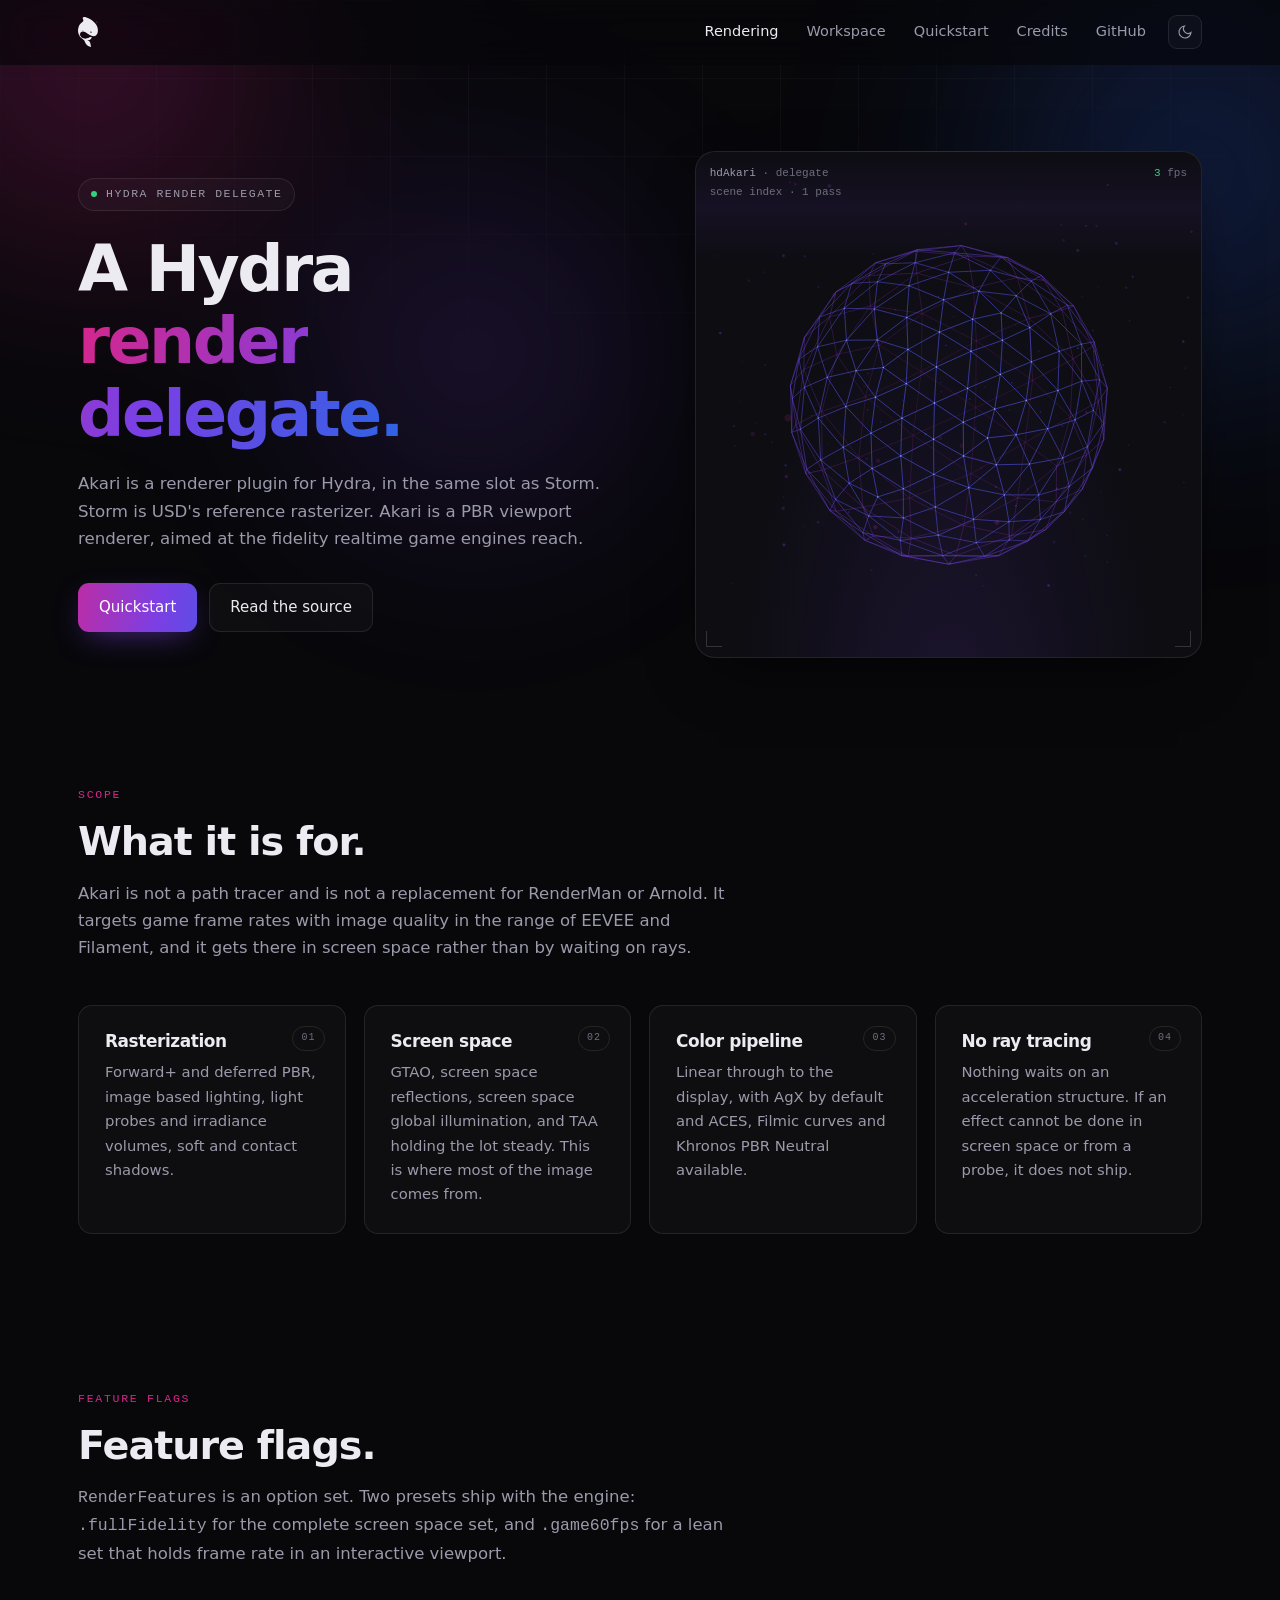
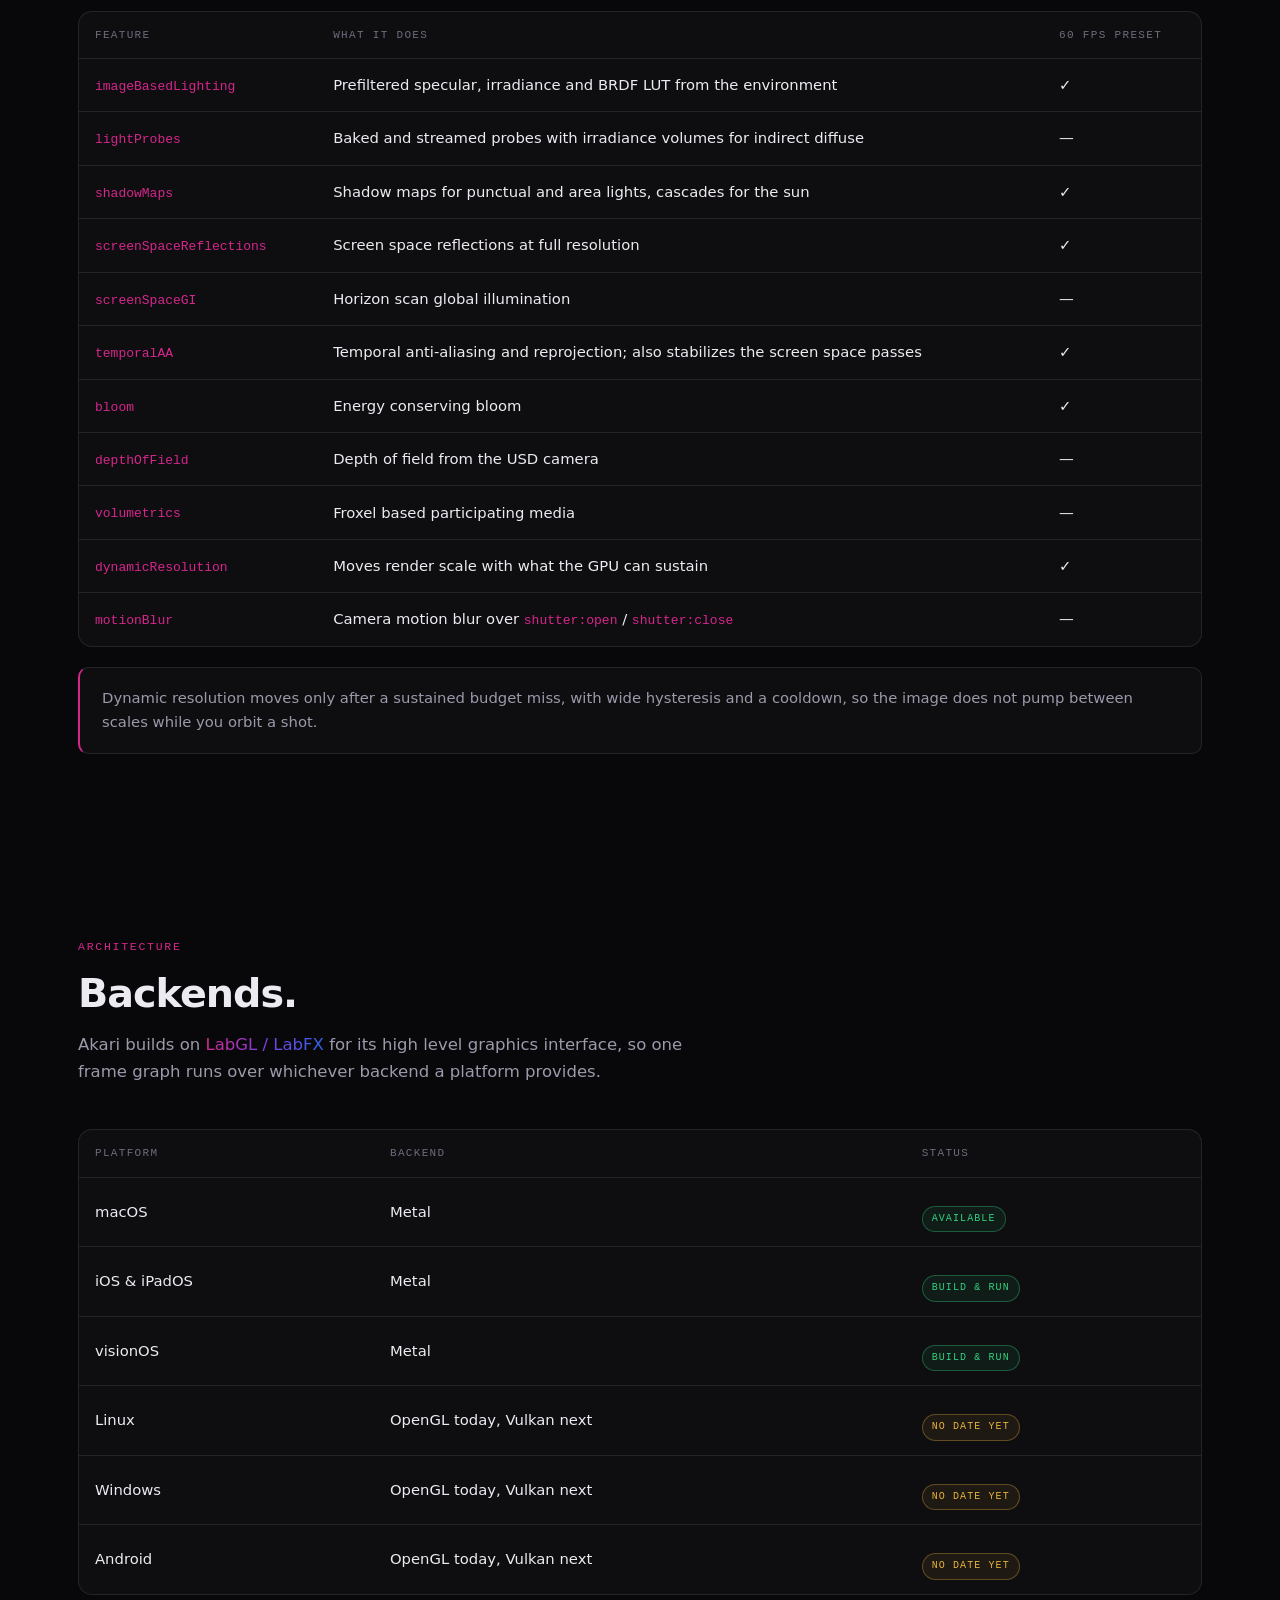
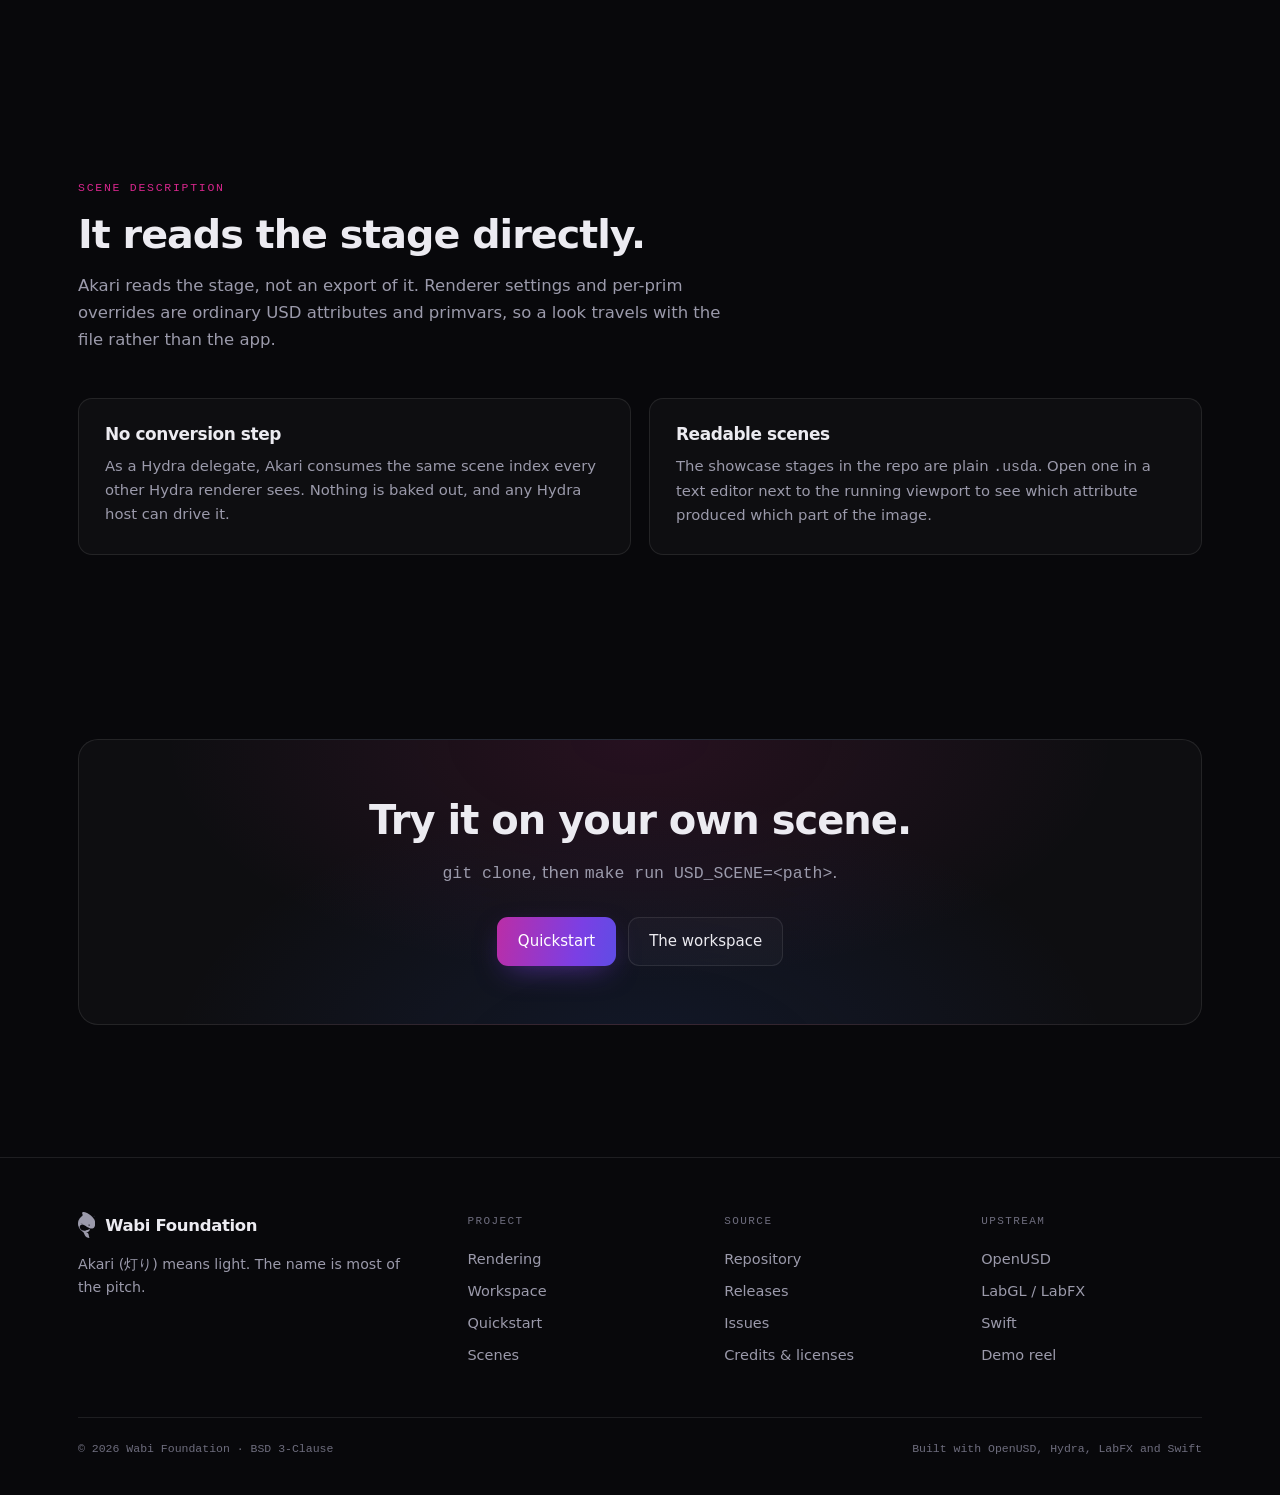
==== akari.html @ f2a57ddc "Add the Wabi Foundation site the code in this commit was assisted via AI with Claude.  Signed-off-by" ====
<!doctype html>
<html lang="en">
<head>
<meta charset="utf-8">
<meta name="viewport" content="width=device-width, initial-scale=1">
<title>Akari — the engine · Wabi Foundation</title>
<meta name="description" content="Akari is a realtime OpenUSD engine, plugged into Hydra as a render delegate. PBR rendering at game frame rates.">
<link rel="icon" href="assets/img/favicon-64.png" type="image/png">
<link rel="apple-touch-icon" href="assets/img/apple-touch-icon.png">
<link rel="canonical" href="https://wabifoundation.com/akari.html">
<meta property="og:title" content="Akari — the engine">
<meta property="og:description" content="A Hydra render delegate with a full realtime feature set, written in Swift.">
<meta property="og:image" content="https://wabifoundation.com/assets/img/akari-icon.png">
<meta name="theme-color" content="#08080b">
<link rel="stylesheet" href="assets/css/site.css">
<script>
  try { var t = localStorage.getItem("wabi-theme"); if (t) document.documentElement.setAttribute("data-theme", t); } catch (e) {}
</script>
<noscript><style>.rv{opacity:1;transform:none}</style></noscript>
</head>
<body>

<div class="aurora" aria-hidden="true"><i></i><i></i><i></i></div>
<div class="grid-veil" aria-hidden="true"></div>

<header class="site">
  <div class="wrap">
    <a class="brand" href="index.html" aria-label="Wabi Foundation">
      <svg class="orca" viewBox="0.17 0.19 32.95 49.61" fill="none" aria-hidden="true"><path fill-rule="evenodd" clip-rule="evenodd" d="m4.87,33.98S1.37,31.13.3,24.1c-.31-2.73.01-5.38,1.02-7.94,1.15-2.93,2.99-5.33,5.51-7.22.5-.38,1.05-.69,1.46-1.18.6-.71.79-1.52.68-2.42-.09-.68-.33-1.3-.59-1.92-.16-.39-.34-.77-.39-1.19-.1-.79.33-1.48,1.07-1.77.78-.31,1.59-.3,2.4-.17,1.26.21,2.48.59,3.67,1.04,2.19.81,4.27,1.85,6.25,3.09,2.3,1.44,4.41,3.11,6.27,5.1,1.34,1.44,2.51,3,3.44,4.73,1.81,3.37,2.41,6.95,1.76,10.73-.23,1.32-.62,2.58-1.3,3.74-1.22,2.09-3.05,3.12-5.46,3.16-1.32.02-2.55-.3-3.75-.81-1.13-.48-2.21-1.05-3.26-1.67-1.17-.69-9.85-6.99-12.05-7.47-1.8.32-3.36.8-4.12,2.47-3.46,3.39,1.97,9.55,1.97,9.55h0Zm17.95-8.31c0-.82-.98-1.62-1.82-1.49-.66.11-.99.67-.76,1.3.23.63.88,1.1,1.55,1.11.59.01,1.03-.38,1.03-.92h0Z" fill="currentColor"/><path fill-rule="evenodd" clip-rule="evenodd" d="m21.49,33.4c.27-.15-7.4,8.63-16.65.59-2.3-2-6.77-12.09.52-12.29,4.64-.13,11.83,6.48,11.83,6.48-2.9-1.96-8.72-5.94-12.24-2.8-4.78,4.27,2.44,15.66,16.53,8.02h0Z" fill="currentColor"/><path fill-rule="evenodd" clip-rule="evenodd" d="m14.91,35.81c1.07-.31,2.07-.81,3.09-1.24,1.07-.46,2.15-.9,3.3-1.14.71-.15,1.49-.14,1.99.01-.56.82-1.03,1.68-1.56,2.52-.21.34-.46.66-.73.95-1.19,1.26-2.65,1.79-4.28,1.81-.41,0-.83,0-1.32,0,.73.15,1.38.31,2.01.55,1.59.6,2.53,1.76,2.92,3.38.42,1.77.69,3.57,1.15,5.34.14.55.27,1.1.46,1.63.05.13.05.18-.12.16-1.76-.24-3.47-.66-5.02-1.56-1.39-.8-2.48-1.92-3.33-3.28-.8-1.27-1.36-2.65-1.97-4.01-.32-.71-.53-1.29-.95-1.92-.45-.68-1.06-1.25-1.75-1.7-2.84-1.82-4.47-3.89-4.52-3.94,0,0,2.96,3.58,8.5,3.04.73-.15,1.46-.3,2.15-.6h0Z" fill="currentColor" stroke-width="0"/><path fill-rule="evenodd" clip-rule="evenodd" opacity=".4" d="m22.82,25.67c0,.54-.44.93-1.03.92-.67-.01-1.32-.48-1.55-1.11s.1-1.19.76-1.3c.84-.14,1.83.67,1.82,1.49h0Z" fill="currentColor"/><path fill-rule="evenodd" clip-rule="evenodd" opacity=".28" d="m30.62,9.58s-.06-.02-.06-.06v-1.16s.02-.06.06-.06h.6c.27,0,.35.12.35.3v.08c0,.1-.03.17-.1.2.13.01.22.11.22.26v.38s-.02.06-.06.06h-.28s-.06-.02-.06-.06v-.27c0-.05-.02-.08-.07-.08h-.25v.35s-.02.06-.06.06h-.28Zm.34-.74h.13c.06,0,.08-.04.08-.08v-.06s-.02-.08-.08-.08h-.13v.23Z" fill="currentColor"/><path fill-rule="evenodd" clip-rule="evenodd" opacity=".28" d="m31.12,10.36c-.78,0-1.42-.64-1.42-1.42s.64-1.42,1.42-1.42,1.42.64,1.42,1.42-.64,1.42-1.42,1.42Zm0-2.51c-.6,0-1.09.49-1.09,1.09s.49,1.09,1.09,1.09,1.09-.49,1.09-1.09-.49-1.09-1.09-1.09Z" fill="currentColor"/></svg>
    </a>
    <nav class="main">
      <a href="akari.html" class="active">Rendering</a>
      <a href="kraken.html">Workspace</a>
      <a href="index.html#quickstart">Quickstart</a>
      <a href="credits.html">Credits</a>
      <a href="https://github.com/wabiverse/Akari">GitHub</a>
    </nav>
    <button class="icon-btn" data-theme-toggle aria-label="Toggle color theme">
      <svg class="moon" viewBox="0 0 24 24" fill="none" stroke="currentColor" stroke-width="1.7"><path d="M21 12.8A9 9 0 1 1 11.2 3a7 7 0 0 0 9.8 9.8Z"/></svg>
      <svg class="sun" viewBox="0 0 24 24" fill="none" stroke="currentColor" stroke-width="1.7"><circle cx="12" cy="12" r="4"/><path d="M12 2v2M12 20v2M2 12h2M20 12h2M4.9 4.9l1.5 1.5M17.6 17.6l1.5 1.5M19.1 4.9l-1.5 1.5M6.4 17.6l-1.5 1.5"/></svg>
    </button>
  </div>
</header>

<main>

<section class="hero">
  <div class="wrap hero-grid">
    <div>
      <span class="eyebrow rv in"><span class="dot"></span> Hydra render delegate</span>
      <h1 class="rv in">A Hydra<br><span class="grad-text">render delegate.</span></h1>
      <p class="lede rv" data-delay="0.08">
        Akari is a renderer plugin for Hydra, in the same slot as Storm. Storm is USD's reference
        rasterizer. Akari is a PBR viewport renderer, aimed at the fidelity realtime game engines
        reach.
      </p>
      <div class="hero-actions rv" data-delay="0.16">
        <a class="btn primary" href="index.html#quickstart">Quickstart</a>
        <a class="btn" href="https://github.com/wabiverse/Akari">Read the source</a>
      </div>
    </div>
    <div class="viewport rv" data-delay="0.1">
      <canvas data-viewport aria-hidden="true"></canvas>
      <div class="scanline" aria-hidden="true"></div>
      <div class="hud" aria-hidden="true">
        <div><b>hdAkari</b> · delegate</div>
        <div>scene index · 1 pass</div>
      </div>
      <div class="hud-r" aria-hidden="true"><div><span class="fps" data-fps>60</span> fps</div></div>
      <span class="corner bl" aria-hidden="true"></span>
      <span class="corner br" aria-hidden="true"></span>
    </div>
  </div>
</section>

<section class="tight">
  <div class="wrap">
    <div class="sec-head rv">
      <div class="kicker">Scope</div>
      <h2>What it is for.</h2>
      <p>
        Akari is not a path tracer and is not a replacement for RenderMan or Arnold. It targets game
        frame rates with image quality in the range of EEVEE and Filament, and it gets there in screen
        space rather than by waiting on rays.
      </p>
    </div>

    <div class="cards c4">
      <div class="card rv">
        <div class="tag">01</div>
        <h3>Rasterization</h3>
        <p>Forward+ and deferred PBR, image based lighting, light probes and irradiance volumes, soft and contact shadows.</p>
      </div>
      <div class="card rv" data-delay="0.04">
        <div class="tag">02</div>
        <h3>Screen space</h3>
        <p>GTAO, screen space reflections, screen space global illumination, and TAA holding the lot steady. This is where most of the image comes from.</p>
      </div>
      <div class="card rv" data-delay="0.08">
        <div class="tag">03</div>
        <h3>Color pipeline</h3>
        <p>Linear through to the display, with AgX by default and ACES, Filmic curves and Khronos PBR Neutral available.</p>
      </div>
      <div class="card rv" data-delay="0.12">
        <div class="tag">04</div>
        <h3>No ray tracing</h3>
        <p>Nothing waits on an acceleration structure. If an effect cannot be done in screen space or from a probe, it does not ship.</p>
      </div>
    </div>
  </div>
</section>

<section>
  <div class="wrap">
    <div class="sec-head rv">
      <div class="kicker">Feature flags</div>
      <h2>Feature flags.</h2>
      <p>
        <code>RenderFeatures</code> is an option set. Two presets ship with the engine:
        <code>.fullFidelity</code> for the complete screen space set, and <code>.game60fps</code>
        for a lean set that holds frame rate in an interactive viewport.
      </p>
    </div>

    <div class="tbl-wrap rv">
      <table class="tbl">
        <thead>
          <tr><th>Feature</th><th>What it does</th><th>60 fps preset</th></tr>
        </thead>
        <tbody>
          <tr><td><code>imageBasedLighting</code></td><td>Prefiltered specular, irradiance and BRDF LUT from the environment</td><td>✓</td></tr>
          <tr><td><code>lightProbes</code></td><td>Baked and streamed probes with irradiance volumes for indirect diffuse</td><td>—</td></tr>
          <tr><td><code>shadowMaps</code></td><td>Shadow maps for punctual and area lights, cascades for the sun</td><td>✓</td></tr>
          <tr><td><code>screenSpaceReflections</code></td><td>Screen space reflections at full resolution</td><td>✓</td></tr>
          <tr><td><code>screenSpaceGI</code></td><td>Horizon scan global illumination</td><td>—</td></tr>
          <tr><td><code>temporalAA</code></td><td>Temporal anti-aliasing and reprojection; also stabilizes the screen space passes</td><td>✓</td></tr>
          <tr><td><code>bloom</code></td><td>Energy conserving bloom</td><td>✓</td></tr>
          <tr><td><code>depthOfField</code></td><td>Depth of field from the USD camera</td><td>—</td></tr>
          <tr><td><code>volumetrics</code></td><td>Froxel based participating media</td><td>—</td></tr>
          <tr><td><code>dynamicResolution</code></td><td>Moves render scale with what the GPU can sustain</td><td>✓</td></tr>
          <tr><td><code>motionBlur</code></td><td>Camera motion blur over <code>shutter:open</code> / <code>shutter:close</code></td><td>—</td></tr>
        </tbody>
      </table>
    </div>

    <div class="callout rv" style="margin-top:20px">
      Dynamic resolution moves only after a sustained budget miss, with wide hysteresis and a cooldown,
      so the image does not pump between scales while you orbit a shot.
    </div>
  </div>
</section>

<section>
  <div class="wrap">
    <div class="sec-head rv">
      <div class="kicker">Architecture</div>
      <h2>Backends.</h2>
      <p>
        Akari builds on <a class="grad-text" href="https://codeberg.org/meshula/LabGL">LabGL / LabFX</a>
        for its high level graphics interface, so one frame graph runs over whichever backend a platform
        provides.
      </p>
    </div>

    <div class="tbl-wrap rv">
      <table class="tbl">
        <thead><tr><th>Platform</th><th>Backend</th><th>Status</th></tr></thead>
        <tbody>
          <tr><td>macOS</td><td>Metal</td><td><span class="pill ready">Available</span></td></tr>
          <tr><td>iOS &amp; iPadOS</td><td>Metal</td><td><span class="pill ready">Build &amp; run</span></td></tr>
          <tr><td>visionOS</td><td>Metal</td><td><span class="pill ready">Build &amp; run</span></td></tr>
          <tr><td>Linux</td><td>OpenGL today, Vulkan next</td><td><span class="pill soon">No date yet</span></td></tr>
          <tr><td>Windows</td><td>OpenGL today, Vulkan next</td><td><span class="pill soon">No date yet</span></td></tr>
          <tr><td>Android</td><td>OpenGL today, Vulkan next</td><td><span class="pill soon">No date yet</span></td></tr>
        </tbody>
      </table>
    </div>
  </div>
</section>

<section>
  <div class="wrap">
    <div class="sec-head rv">
      <div class="kicker">Scene description</div>
      <h2>It reads the stage directly.</h2>
      <p>
        Akari reads the stage, not an export of it. Renderer settings and per-prim overrides are
        ordinary USD attributes and primvars, so a look travels with the file rather than the app.
      </p>
    </div>

    <div class="cards c2">
      <div class="card rv">
        <h3>No conversion step</h3>
        <p style="margin-top:10px">
          As a Hydra delegate, Akari consumes the same scene index every other Hydra renderer sees.
          Nothing is baked out, and any Hydra host can drive it.
        </p>
      </div>
      <div class="card rv" data-delay="0.06">
        <h3>Readable scenes</h3>
        <p style="margin-top:10px">
          The showcase stages in the repo are plain <code>.usda</code>. Open one in a text editor next
          to the running viewport to see which attribute produced which part of the image.
        </p>
      </div>
    </div>
  </div>
</section>

<section>
  <div class="wrap">
    <div class="cta rv">
      <h2>Try it on your own scene.</h2>
      <p><code>git clone</code>, then <code>make run USD_SCENE=&lt;path&gt;</code>.</p>
      <div class="hero-actions">
        <a class="btn primary" href="index.html#quickstart">Quickstart</a>
        <a class="btn" href="kraken.html">The workspace</a>
      </div>
    </div>
  </div>
</section>

</main>

<footer class="site">
  <div class="wrap">
    <div class="foot-grid">
      <div>
        <div class="foot-mark"><svg class="orca" viewBox="0.17 0.19 32.95 49.61" fill="none" aria-hidden="true"><path fill-rule="evenodd" clip-rule="evenodd" d="m4.87,33.98S1.37,31.13.3,24.1c-.31-2.73.01-5.38,1.02-7.94,1.15-2.93,2.99-5.33,5.51-7.22.5-.38,1.05-.69,1.46-1.18.6-.71.79-1.52.68-2.42-.09-.68-.33-1.3-.59-1.92-.16-.39-.34-.77-.39-1.19-.1-.79.33-1.48,1.07-1.77.78-.31,1.59-.3,2.4-.17,1.26.21,2.48.59,3.67,1.04,2.19.81,4.27,1.85,6.25,3.09,2.3,1.44,4.41,3.11,6.27,5.1,1.34,1.44,2.51,3,3.44,4.73,1.81,3.37,2.41,6.95,1.76,10.73-.23,1.32-.62,2.58-1.3,3.74-1.22,2.09-3.05,3.12-5.46,3.16-1.32.02-2.55-.3-3.75-.81-1.13-.48-2.21-1.05-3.26-1.67-1.17-.69-9.85-6.99-12.05-7.47-1.8.32-3.36.8-4.12,2.47-3.46,3.39,1.97,9.55,1.97,9.55h0Zm17.95-8.31c0-.82-.98-1.62-1.82-1.49-.66.11-.99.67-.76,1.3.23.63.88,1.1,1.55,1.11.59.01,1.03-.38,1.03-.92h0Z" fill="currentColor"/><path fill-rule="evenodd" clip-rule="evenodd" d="m21.49,33.4c.27-.15-7.4,8.63-16.65.59-2.3-2-6.77-12.09.52-12.29,4.64-.13,11.83,6.48,11.83,6.48-2.9-1.96-8.72-5.94-12.24-2.8-4.78,4.27,2.44,15.66,16.53,8.02h0Z" fill="currentColor"/><path fill-rule="evenodd" clip-rule="evenodd" d="m14.91,35.81c1.07-.31,2.07-.81,3.09-1.24,1.07-.46,2.15-.9,3.3-1.14.71-.15,1.49-.14,1.99.01-.56.82-1.03,1.68-1.56,2.52-.21.34-.46.66-.73.95-1.19,1.26-2.65,1.79-4.28,1.81-.41,0-.83,0-1.32,0,.73.15,1.38.31,2.01.55,1.59.6,2.53,1.76,2.92,3.38.42,1.77.69,3.57,1.15,5.34.14.55.27,1.1.46,1.63.05.13.05.18-.12.16-1.76-.24-3.47-.66-5.02-1.56-1.39-.8-2.48-1.92-3.33-3.28-.8-1.27-1.36-2.65-1.97-4.01-.32-.71-.53-1.29-.95-1.92-.45-.68-1.06-1.25-1.75-1.7-2.84-1.82-4.47-3.89-4.52-3.94,0,0,2.96,3.58,8.5,3.04.73-.15,1.46-.3,2.15-.6h0Z" fill="currentColor" stroke-width="0"/><path fill-rule="evenodd" clip-rule="evenodd" opacity=".4" d="m22.82,25.67c0,.54-.44.93-1.03.92-.67-.01-1.32-.48-1.55-1.11s.1-1.19.76-1.3c.84-.14,1.83.67,1.82,1.49h0Z" fill="currentColor"/><path fill-rule="evenodd" clip-rule="evenodd" opacity=".28" d="m30.62,9.58s-.06-.02-.06-.06v-1.16s.02-.06.06-.06h.6c.27,0,.35.12.35.3v.08c0,.1-.03.17-.1.2.13.01.22.11.22.26v.38s-.02.06-.06.06h-.28s-.06-.02-.06-.06v-.27c0-.05-.02-.08-.07-.08h-.25v.35s-.02.06-.06.06h-.28Zm.34-.74h.13c.06,0,.08-.04.08-.08v-.06s-.02-.08-.08-.08h-.13v.23Z" fill="currentColor"/><path fill-rule="evenodd" clip-rule="evenodd" opacity=".28" d="m31.12,10.36c-.78,0-1.42-.64-1.42-1.42s.64-1.42,1.42-1.42,1.42.64,1.42,1.42-.64,1.42-1.42,1.42Zm0-2.51c-.6,0-1.09.49-1.09,1.09s.49,1.09,1.09,1.09,1.09-.49,1.09-1.09-.49-1.09-1.09-1.09Z" fill="currentColor"/></svg><strong>Wabi Foundation</strong></div>
        <p>Akari (灯り) means light. The name is most of the pitch.</p>
      </div>
      <div>
        <h5>Project</h5>
        <a href="akari.html">Rendering</a>
        <a href="kraken.html">Workspace</a>
        <a href="index.html#quickstart">Quickstart</a>
        <a href="index.html#scenes">Scenes</a>
      </div>
      <div>
        <h5>Source</h5>
        <a href="https://github.com/wabiverse/Akari">Repository</a>
        <a href="https://github.com/wabiverse/Akari/releases">Releases</a>
        <a href="https://github.com/wabiverse/Akari/issues">Issues</a>
        <a href="credits.html">Credits &amp; licenses</a>
      </div>
      <div>
        <h5>Upstream</h5>
        <a href="https://openusd.org">OpenUSD</a>
        <a href="https://codeberg.org/meshula/LabGL">LabGL / LabFX</a>
        <a href="https://swift.org">Swift</a>
        <a href="https://vimeo.com/1241690263">Demo reel</a>
      </div>
    </div>
    <div class="foot-base">
      <span>© <span data-year>2026</span> Wabi Foundation · BSD 3-Clause</span>
      <span>Built with OpenUSD, Hydra, LabFX and Swift</span>
    </div>
  </div>
</footer>

<script src="assets/js/site.js"></script>
</body>
</html>
---- assets/css/site.css ----
/* wabi foundation — akari & kraken */

:root {
  --pink: #d6268c;
  --violet: #7b3fe4;
  --blue: #2f63e6;
  --grad: linear-gradient(100deg, var(--pink), var(--violet) 52%, var(--blue));

  --bg: #08080b;
  --bg-soft: #0d0d12;
  --panel: rgba(255, 255, 255, 0.028);
  --panel-hi: rgba(255, 255, 255, 0.055);
  --line: rgba(255, 255, 255, 0.09);
  --line-hi: rgba(255, 255, 255, 0.16);
  --text: #ecebf1;
  --muted: #9b9aab;
  --faint: #6e6d7e;
  --shadow: 0 24px 60px -24px rgba(0, 0, 0, 0.8);

  --mono: ui-monospace, "SF Mono", SFMono-Regular, "Cascadia Mono", Menlo, monospace;
  --sans: -apple-system, BlinkMacSystemFont, "SF Pro Display", "Inter", "Segoe UI", system-ui, sans-serif;

  --r: 14px;
  --wrap: 1180px;
  color-scheme: dark;
}

html[data-theme="light"] {
  --bg: #fcfcfe;
  --bg-soft: #f4f4f8;
  --panel: rgba(10, 10, 20, 0.022);
  --panel-hi: rgba(10, 10, 20, 0.045);
  --line: rgba(10, 10, 25, 0.1);
  --line-hi: rgba(10, 10, 25, 0.2);
  --text: #15151c;
  --muted: #5d5d6e;
  --faint: #86869a;
  --shadow: 0 24px 60px -30px rgba(20, 20, 50, 0.3);
  color-scheme: light;
}

* { box-sizing: border-box; }

html { -webkit-text-size-adjust: 100%; scroll-behavior: smooth; }

body {
  margin: 0;
  background: var(--bg);
  color: var(--text);
  font-family: var(--sans);
  font-size: 16.5px;
  line-height: 1.65;
  -webkit-font-smoothing: antialiased;
  overflow-x: hidden;
}

a { color: inherit; text-decoration: none; }

h1, h2, h3, h4 {
  margin: 0;
  font-weight: 600;
  letter-spacing: -0.025em;
  line-height: 1.12;
}

p { margin: 0 0 1em; }
p:last-child { margin-bottom: 0; }

::selection { background: rgba(214, 38, 140, 0.32); }

.wrap {
  width: 100%;
  max-width: var(--wrap);
  margin: 0 auto;
  padding: 0 28px;
}

.grad-text {
  background: var(--grad);
  -webkit-background-clip: text;
  background-clip: text;
  color: transparent;
}

/* ---------- ambient background ---------- */

.aurora {
  position: fixed;
  inset: -20vh -10vw;
  z-index: -2;
  pointer-events: none;
  filter: blur(90px);
  opacity: 0.55;
}

html[data-theme="light"] .aurora { opacity: 0.3; }

.aurora i {
  position: absolute;
  display: block;
  border-radius: 50%;
  mix-blend-mode: screen;
  animation: drift 26s ease-in-out infinite alternate;
}

html[data-theme="light"] .aurora i { mix-blend-mode: multiply; }

.aurora i:nth-child(1) { width: 46vw; height: 46vw; left: -6vw; top: -6vh; background: radial-gradient(circle, rgba(214,38,140,0.55), transparent 68%); }
.aurora i:nth-child(2) { width: 52vw; height: 52vw; right: -10vw; top: 2vh; background: radial-gradient(circle, rgba(47,99,230,0.5), transparent 68%); animation-delay: -9s; }
.aurora i:nth-child(3) { width: 38vw; height: 38vw; left: 28vw; top: 32vh; background: radial-gradient(circle, rgba(123,63,228,0.42), transparent 70%); animation-delay: -17s; }

@keyframes drift {
  from { transform: translate3d(0, 0, 0) scale(1); }
  to   { transform: translate3d(5vw, 7vh, 0) scale(1.15); }
}

.grid-veil {
  position: fixed;
  inset: 0;
  z-index: -1;
  pointer-events: none;
  background-image:
    linear-gradient(to right, var(--line) 1px, transparent 1px),
    linear-gradient(to bottom, var(--line) 1px, transparent 1px);
  background-size: 78px 78px;
  opacity: 0.35;
  mask-image: radial-gradient(ellipse 90% 60% at 50% 0%, #000 25%, transparent 78%);
  -webkit-mask-image: radial-gradient(ellipse 90% 60% at 50% 0%, #000 25%, transparent 78%);
}

/* ---------- header ---------- */

header.site {
  position: sticky;
  top: 0;
  z-index: 40;
  backdrop-filter: saturate(160%) blur(16px);
  -webkit-backdrop-filter: saturate(160%) blur(16px);
  background: color-mix(in srgb, var(--bg) 72%, transparent);
  border-bottom: 1px solid transparent;
  transition: border-color 0.3s, background 0.3s;
}

header.site.scrolled { border-bottom-color: var(--line); }

header.site .wrap {
  display: flex;
  align-items: center;
  gap: 10px;
  height: 64px;
}

.brand {
  display: flex;
  align-items: center;
  gap: 10px;
  font-weight: 600;
  letter-spacing: -0.02em;
  margin-right: auto;
}

.brand img { width: 26px; height: 26px; border-radius: 7px; }
.brand .kanji { font-size: 0.82em; background: var(--grad); -webkit-background-clip: text; background-clip: text; color: transparent; }

/* the wabi orca, monochrome, inherits the text color */
.orca {
  width: auto;
  height: 28px;
  display: block;
  color: var(--text);
  transition: opacity 0.2s, transform 0.3s cubic-bezier(.2,.8,.3,1);
}

.brand .orca { height: 30px; margin: -2px 0; }
.brand:hover .orca { transform: translateY(-1px); }

nav.main { display: flex; align-items: center; gap: 4px; }

nav.main a {
  padding: 7px 12px;
  border-radius: 9px;
  font-size: 14.5px;
  color: var(--muted);
  transition: color 0.18s, background 0.18s;
}

nav.main a:hover { color: var(--text); background: var(--panel-hi); }
nav.main a.active { color: var(--text); }

.icon-btn {
  width: 34px;
  height: 34px;
  display: grid;
  place-items: center;
  border: 1px solid var(--line);
  border-radius: 9px;
  background: var(--panel);
  color: var(--muted);
  cursor: pointer;
  transition: color 0.18s, border-color 0.18s;
}

.icon-btn:hover { color: var(--text); border-color: var(--line-hi); }
.icon-btn svg { width: 16px; height: 16px; }
html[data-theme="light"] .icon-btn .moon { display: none; }
html:not([data-theme="light"]) .icon-btn .sun { display: none; }

/* ---------- buttons ---------- */

.btn {
  display: inline-flex;
  align-items: center;
  gap: 9px;
  padding: 11px 20px;
  border-radius: 11px;
  border: 1px solid var(--line);
  background: var(--panel);
  color: var(--text);
  font-size: 15px;
  font-weight: 500;
  cursor: pointer;
  transition: transform 0.18s cubic-bezier(.2,.8,.3,1), border-color 0.18s, background 0.18s, box-shadow 0.25s;
}

.btn:hover { transform: translateY(-2px); border-color: var(--line-hi); background: var(--panel-hi); }
.btn svg { width: 16px; height: 16px; opacity: 0.85; }

.btn.primary {
  /* no transparent border here: it leaves a hairline seam on the rounded
     left and right edges, so drop the border and pay the 1px back in padding */
  border: 0;
  padding: 12px 21px;
  background-image: var(--grad);
  background-size: 190% 100%;
  background-position: 34% 0;
  background-origin: border-box;
  color: #fff;
  box-shadow: 0 10px 30px -10px rgba(123, 63, 228, 0.6);
  transition: transform 0.18s cubic-bezier(.2,.8,.3,1), background-position 0.5s cubic-bezier(.2,.8,.3,1), box-shadow 0.25s;
}

.btn.primary:hover { background-position: 66% 0; box-shadow: 0 16px 40px -12px rgba(123, 63, 228, 0.75); }
.btn.primary svg { opacity: 1; }

/* ---------- hero ---------- */

.hero {
  position: relative;
  padding: 86px 0 64px;
}

.hero-grid {
  display: grid;
  grid-template-columns: minmax(0, 1.05fr) minmax(0, 0.95fr);
  gap: 56px;
  align-items: center;
}

.eyebrow {
  display: inline-flex;
  align-items: center;
  gap: 9px;
  font-family: var(--mono);
  font-size: 11.5px;
  letter-spacing: 0.13em;
  text-transform: uppercase;
  color: var(--muted);
  border: 1px solid var(--line);
  background: var(--panel);
  padding: 6px 12px;
  border-radius: 100px;
}

.eyebrow .dot {
  width: 6px; height: 6px; border-radius: 50%;
  background: #35d07f;
  box-shadow: 0 0 0 0 rgba(53, 208, 127, 0.6);
  animation: pulse 2.4s ease-out infinite;
}

@keyframes pulse {
  0%   { box-shadow: 0 0 0 0 rgba(53, 208, 127, 0.55); }
  70%  { box-shadow: 0 0 0 8px rgba(53, 208, 127, 0); }
  100% { box-shadow: 0 0 0 0 rgba(53, 208, 127, 0); }
}

.hero h1 {
  font-size: clamp(2.6rem, 5.4vw, 4.05rem);
  margin: 22px 0 0;
  letter-spacing: -0.038em;
}

.hero .lede {
  margin-top: 20px;
  font-size: clamp(1.02rem, 1.3vw, 1.16rem);
  color: var(--muted);
  max-width: 54ch;
}

.hero-actions { display: flex; flex-wrap: wrap; gap: 12px; margin-top: 30px; }

.hero-note {
  margin-top: 18px;
  font-family: var(--mono);
  font-size: 12.5px;
  color: var(--faint);
}

/* viewport canvas */

.viewport {
  position: relative;
  aspect-ratio: 1 / 1;
  border: 1px solid var(--line);
  border-radius: 20px;
  background:
    radial-gradient(ellipse at 50% 120%, rgba(123,63,228,0.14), transparent 60%),
    var(--bg-soft);
  overflow: hidden;
  box-shadow: var(--shadow);
}

.viewport canvas { position: absolute; inset: 0; width: 100%; height: 100%; display: block; }

.viewport .hud {
  position: absolute;
  left: 14px;
  top: 12px;
  font-family: var(--mono);
  font-size: 11px;
  line-height: 1.75;
  color: var(--faint);
  pointer-events: none;
}

.viewport .hud b { color: var(--muted); font-weight: 500; }

.viewport .hud-r {
  position: absolute;
  right: 14px;
  top: 12px;
  text-align: right;
  font-family: var(--mono);
  font-size: 11px;
  line-height: 1.75;
  color: var(--faint);
  pointer-events: none;
}

.viewport .fps { color: #35d07f; }

.viewport .corner {
  position: absolute;
  width: 16px; height: 16px;
  border: 1px solid var(--line-hi);
  pointer-events: none;
}
.viewport .corner.tl { left: 10px; top: 10px; border-right: 0; border-bottom: 0; opacity: 0; }
.viewport .corner.br { right: 10px; bottom: 10px; border-left: 0; border-top: 0; }
.viewport .corner.bl { left: 10px; bottom: 10px; border-right: 0; border-top: 0; }

.viewport .scanline {
  position: absolute;
  left: 0; right: 0; height: 110px;
  background: linear-gradient(to bottom, transparent, rgba(123,63,228,0.085), transparent);
  animation: scan 7s linear infinite;
  pointer-events: none;
}

@keyframes scan {
  from { transform: translateY(-120px); }
  to   { transform: translateY(560px); }
}

/* ---------- marquee strip ---------- */

.strip {
  border-top: 1px solid var(--line);
  border-bottom: 1px solid var(--line);
  background: var(--panel);
  overflow: hidden;
  padding: 13px 0;
}

.strip .track {
  display: flex;
  gap: 42px;
  width: max-content;
  animation: slide 46s linear infinite;
  font-family: var(--mono);
  font-size: 12px;
  letter-spacing: 0.08em;
  text-transform: uppercase;
  color: var(--faint);
  white-space: nowrap;
}

.strip .track span { display: inline-flex; align-items: center; gap: 42px; }
.strip .track span::after { content: "◆"; font-size: 7px; color: var(--pink); opacity: 0.7; }

@keyframes slide {
  from { transform: translateX(0); }
  to   { transform: translateX(-50%); }
}

/* ---------- sections ---------- */

section { padding: 92px 0; }
section.tight { padding: 64px 0; }

.sec-head { max-width: 62ch; margin-bottom: 44px; }

.sec-head .kicker {
  font-family: var(--mono);
  font-size: 11.5px;
  letter-spacing: 0.15em;
  text-transform: uppercase;
  color: var(--pink);
  margin-bottom: 14px;
}

.sec-head h2 { font-size: clamp(1.8rem, 3.1vw, 2.5rem); }
.sec-head p { margin-top: 16px; color: var(--muted); }

.sec-head.center { margin-left: auto; margin-right: auto; text-align: center; }

/* ---------- stats ---------- */

.stats {
  display: grid;
  grid-template-columns: repeat(4, minmax(0, 1fr));
  gap: 1px;
  background: var(--line);
  border: 1px solid var(--line);
  border-radius: var(--r);
  overflow: hidden;
}

.stats div { background: var(--bg); padding: 26px 24px; }
.stats .n { font-size: 2.1rem; font-weight: 600; letter-spacing: -0.04em; }
.stats .l { font-family: var(--mono); font-size: 11.5px; letter-spacing: 0.1em; text-transform: uppercase; color: var(--faint); margin-top: 6px; }

/* ---------- cards ---------- */

.cards { display: grid; gap: 18px; }
.cards.c2 { grid-template-columns: repeat(2, minmax(0, 1fr)); }
.cards.c3 { grid-template-columns: repeat(3, minmax(0, 1fr)); }
.cards.c4 { grid-template-columns: repeat(4, minmax(0, 1fr)); }

.card {
  position: relative;
  border: 1px solid var(--line);
  border-radius: var(--r);
  background: var(--panel);
  padding: 26px;
  overflow: hidden;
  transition: transform 0.25s cubic-bezier(.2,.8,.3,1), border-color 0.25s, background 0.25s;
}

.card::before {
  content: "";
  position: absolute;
  inset: 0;
  border-radius: inherit;
  padding: 1px;
  background: radial-gradient(420px circle at var(--mx, 50%) var(--my, 0%), rgba(214,38,140,0.55), rgba(47,99,230,0.35) 40%, transparent 65%);
  -webkit-mask: linear-gradient(#000 0 0) content-box, linear-gradient(#000 0 0);
  mask: linear-gradient(#000 0 0) content-box, linear-gradient(#000 0 0);
  -webkit-mask-composite: xor;
  mask-composite: exclude;
  opacity: 0;
  transition: opacity 0.3s;
  pointer-events: none;
}

.card:hover { transform: translateY(-3px); background: var(--panel-hi); }
.card:hover::before { opacity: 1; }

.card h3 { font-size: 1.06rem; margin-bottom: 9px; }
.card p { color: var(--muted); font-size: 14.8px; }

.card .ico {
  width: 36px; height: 36px;
  display: grid; place-items: center;
  border-radius: 10px;
  border: 1px solid var(--line);
  background: var(--bg-soft);
  margin-bottom: 16px;
  color: var(--pink);
}

.card .ico svg { width: 18px; height: 18px; }

.card .tag {
  position: absolute;
  top: 20px; right: 20px;
  font-family: var(--mono);
  font-size: 10px;
  letter-spacing: 0.1em;
  text-transform: uppercase;
  color: var(--faint);
  border: 1px solid var(--line);
  border-radius: 100px;
  padding: 3px 8px;
}

/* big product cards */

.product {
  display: grid;
  grid-template-columns: repeat(2, minmax(0, 1fr));
  gap: 18px;
}

.product .card { padding: 34px; }
.product .card h3 { font-size: 1.5rem; letter-spacing: -0.03em; }
.product .card .sub { font-family: var(--mono); font-size: 11.5px; letter-spacing: 0.12em; text-transform: uppercase; color: var(--pink); margin-bottom: 12px; }
.product .card ul { margin: 18px 0 0; padding: 0; list-style: none; }
.product .card li { position: relative; padding-left: 20px; font-size: 14.6px; color: var(--muted); margin-bottom: 7px; }
.product .card li::before { content: ""; position: absolute; left: 2px; top: 10px; width: 6px; height: 6px; border-radius: 2px; background: var(--grad); }
.product .card .more { display: inline-flex; align-items: center; gap: 6px; margin-top: 22px; font-size: 14.5px; color: var(--text); }
.product .card .more span { transition: transform 0.2s; }
.product .card:hover .more span { transform: translateX(4px); }

/* ---------- pipeline ---------- */

.pipeline {
  position: relative;
  display: flex;
  flex-wrap: wrap;
  gap: 8px;
  border: 1px solid var(--line);
  border-radius: var(--r);
  background: var(--panel);
  padding: 14px;
}

.pipeline .stage {
  flex: 1 1 auto;
  min-width: 112px;
  border: 1px solid var(--line);
  border-radius: 10px;
  padding: 13px 14px;
  background: var(--bg);
  font-family: var(--mono);
  font-size: 11.5px;
  letter-spacing: 0.06em;
  text-transform: uppercase;
  color: var(--faint);
  transition: color 0.4s, border-color 0.4s, background 0.4s, transform 0.4s;
}

.pipeline .stage .num { display: block; font-size: 9.5px; opacity: 0.6; margin-bottom: 4px; }

.pipeline .stage.on {
  color: var(--text);
  transform: translateY(-2px);
}

.pipeline .stage.on .num { color: var(--pink); opacity: 1; }

/* one highlight that travels between the stages, rather than each one popping on
   and off on its own. it carries the gradient border and a fill that runs down
   the dwell, so the handoff reads as a sweep instead of a flicker. */
.pipe-marker {
  position: absolute;
  left: 0;
  top: 0;
  width: 0;
  height: 0;
  border-radius: 10px;
  opacity: 0;
  pointer-events: none;
  z-index: 0;
  background: var(--grad);
  padding: 1px;
  -webkit-mask: linear-gradient(#000 0 0) content-box, linear-gradient(#000 0 0);
  mask: linear-gradient(#000 0 0) content-box, linear-gradient(#000 0 0);
  -webkit-mask-composite: xor;
  mask-composite: exclude;
  transition:
    left 0.62s cubic-bezier(.22, .9, .26, 1),
    top 0.62s cubic-bezier(.22, .9, .26, 1),
    width 0.62s cubic-bezier(.22, .9, .26, 1),
    height 0.62s cubic-bezier(.22, .9, .26, 1),
    opacity 0.35s ease;
}

.pipe-marker.lit { opacity: 1; }

/* the glow sits on its own element so the border mask does not clip it away */
.pipe-glow {
  position: absolute;
  left: 0;
  top: 0;
  width: 0;
  height: 0;
  border-radius: 12px;
  opacity: 0;
  pointer-events: none;
  z-index: 0;
  box-shadow: 0 8px 26px -10px rgba(123, 63, 228, 0.75);
  transition: inherit;
  transition-property: left, top, width, height, opacity;
}

.pipe-glow.lit { opacity: 1; }

.pipe-fill {
  position: absolute;
  height: 2px;
  border-radius: 2px;
  background: var(--grad);
  opacity: 0.9;
  pointer-events: none;
  z-index: 2;
  transition:
    left 0.62s cubic-bezier(.22, .9, .26, 1),
    top 0.62s cubic-bezier(.22, .9, .26, 1);
}

.pipeline .stage { position: relative; z-index: 1; background: transparent; }
.pipeline .stage.on { background: color-mix(in srgb, var(--panel-hi) 60%, transparent); }

.pipe-caption {
  margin-top: 16px;
  font-family: var(--mono);
  font-size: 12.5px;
  color: var(--muted);
  min-height: 3.2em;
  transition: opacity 0.26s ease, transform 0.26s ease;
}

.pipe-caption.swapping { opacity: 0; transform: translateY(4px); }

/* ---------- platforms ---------- */

.plats { display: grid; grid-template-columns: repeat(4, minmax(0, 1fr)); gap: 14px; }

.plat {
  position: relative;
  border: 1px solid var(--line);
  border-radius: var(--r);
  background: var(--panel);
  padding: 24px;
  overflow: hidden;
  transition: border-color 0.25s, transform 0.25s;
}

.plat:hover { transform: translateY(-3px); border-color: var(--line-hi); }
.plat .glyph { font-size: 22px; line-height: 1; margin-bottom: 14px; }
.plat .glyph svg { width: 24px; height: 24px; }
.plat h4 { font-size: 1rem; }
.plat .api { font-family: var(--mono); font-size: 11.5px; color: var(--faint); margin-top: 5px; }

.pill {
  display: inline-block;
  margin-top: 14px;
  font-family: var(--mono);
  font-size: 10px;
  letter-spacing: 0.11em;
  text-transform: uppercase;
  padding: 4px 9px;
  border-radius: 100px;
  border: 1px solid var(--line);
  color: var(--muted);
}

.pill.ready { color: #35d07f; border-color: rgba(53, 208, 127, 0.35); background: rgba(53, 208, 127, 0.07); }
.pill.soon { color: #e8b339; border-color: rgba(232, 179, 57, 0.33); background: rgba(232, 179, 57, 0.07); }

.plat.soon::after {
  content: "";
  position: absolute;
  inset: 0;
  background: linear-gradient(110deg, transparent 32%, rgba(255,255,255,0.055) 48%, transparent 62%);
  transform: translateX(-100%);
  animation: shimmer 5.5s ease-in-out infinite;
  pointer-events: none;
}

@keyframes shimmer {
  0%, 62% { transform: translateX(-100%); }
  100%    { transform: translateX(100%); }
}

/* ---------- countdown ---------- */

.countdown {
  border: 1px solid var(--line);
  border-radius: 18px;
  background:
    radial-gradient(ellipse at 15% 0%, rgba(214,38,140,0.1), transparent 55%),
    radial-gradient(ellipse at 85% 100%, rgba(47,99,230,0.1), transparent 55%),
    var(--panel);
  padding: 36px;
  display: grid;
  grid-template-columns: minmax(0, 1fr) auto;
  gap: 32px;
  align-items: center;
}

.countdown h3 { font-size: 1.35rem; }
.countdown p { color: var(--muted); font-size: 14.8px; margin-top: 10px; max-width: 46ch; }

.clock { display: flex; gap: 10px; }

.clock .unit {
  min-width: 82px;
  text-align: center;
  border: 1px solid var(--line);
  border-radius: 12px;
  background: var(--bg);
  padding: 14px 10px;
}

.clock .v {
  font-family: var(--mono);
  font-size: 2rem;
  font-weight: 500;
  letter-spacing: -0.03em;
  font-variant-numeric: tabular-nums;
  background: var(--grad);
  -webkit-background-clip: text;
  background-clip: text;
  color: transparent;
}

.clock .k {
  font-family: var(--mono);
  font-size: 10px;
  letter-spacing: 0.14em;
  text-transform: uppercase;
  color: var(--faint);
  margin-top: 4px;
}

.clock .unit.tick .v { animation: flip 0.45s ease; }

@keyframes flip {
  0%   { opacity: 0.25; transform: translateY(-5px); }
  100% { opacity: 1; transform: translateY(0); }
}

/* ---------- code ---------- */

.code {
  position: relative;
  border: 1px solid var(--line);
  border-radius: var(--r);
  background: var(--bg-soft);
  overflow: hidden;
}

.code .bar {
  display: flex;
  align-items: center;
  gap: 8px;
  padding: 10px 14px;
  border-bottom: 1px solid var(--line);
  font-family: var(--mono);
  font-size: 11.5px;
  color: var(--faint);
  background: var(--panel);
}

.code .bar .dots { display: flex; gap: 6px; margin-right: 6px; }
.code .bar .dots i { width: 9px; height: 9px; border-radius: 50%; background: var(--line-hi); display: block; }

.code pre {
  margin: 0;
  padding: 18px 20px;
  overflow-x: auto;
  font-family: var(--mono);
  font-size: 13.2px;
  line-height: 1.8;
  color: var(--text);
}

.code .c-cmt { color: var(--faint); }
.code .c-fn { color: var(--pink); }
.code .c-arg { color: #6ea8fe; }
.code .c-str { color: #7fd1a4; }

.copy {
  position: absolute;
  top: 7px;
  right: 8px;
  font-family: var(--mono);
  font-size: 10.5px;
  letter-spacing: 0.08em;
  text-transform: uppercase;
  padding: 5px 10px;
  border-radius: 7px;
  border: 1px solid var(--line);
  background: var(--bg);
  color: var(--muted);
  cursor: pointer;
  transition: color 0.18s, border-color 0.18s;
}

.copy:hover { color: var(--text); border-color: var(--line-hi); }
.copy.done { color: #35d07f; border-color: rgba(53,208,127,0.4); }

/* ---------- steps ---------- */

.steps { display: grid; gap: 18px; grid-template-columns: repeat(3, minmax(0, 1fr)); counter-reset: s; }

.step { border-left: 1px solid var(--line); padding-left: 20px; }
.step .n {
  counter-increment: s;
  font-family: var(--mono);
  font-size: 11.5px;
  letter-spacing: 0.14em;
  color: var(--pink);
  margin-bottom: 9px;
}
.step .n::before { content: "0" counter(s) " / "; color: var(--faint); }
.step h4 { font-size: 1rem; margin-bottom: 7px; }
.step p { font-size: 14.6px; color: var(--muted); }

/* ---------- scene gallery ---------- */

.scenes { display: grid; grid-template-columns: repeat(3, minmax(0, 1fr)); gap: 16px; }

.scene {
  border: 1px solid var(--line);
  border-radius: var(--r);
  overflow: hidden;
  background: var(--panel);
  transition: transform 0.25s cubic-bezier(.2,.8,.3,1), border-color 0.25s;
}

.scene:hover { transform: translateY(-3px); border-color: var(--line-hi); }

.scene {
  margin: 0;
  display: flex;
  flex-direction: column;
}

/* the first frame gets two columns; the thumb grows so every row lines up */
.scene.wide { grid-column: span 2; }
.scene.wide .thumb { aspect-ratio: 2 / 1; }

.scene .thumb {
  position: relative;
  flex: 1 1 auto;
  aspect-ratio: 16 / 10;
  overflow: hidden;
  border-bottom: 1px solid var(--line);
  background: #06060a;
  isolation: isolate;
}

.scene .thumb img {
  position: absolute;
  inset: 0;
  width: 100%;
  height: 100%;
  object-fit: cover;
  display: block;
  filter: saturate(0.58) contrast(var(--grade-contrast, 1.18)) brightness(var(--lift, 0.96));
  transform: scale(1.01);
  transition: transform 0.6s cubic-bezier(.2,.8,.3,1), filter 0.4s;
}

/* the grade: a two-stop duotone in the page's own palette, per scene */
.scene .thumb::before {
  content: "";
  position: absolute;
  inset: 0;
  z-index: 1;
  background: linear-gradient(118deg,
    hsl(var(--h1, 320), 78%, 52%) 0%,
    hsl(var(--h2, 230), 72%, 48%) 100%);
  mix-blend-mode: color;
  opacity: 0.55;
  pointer-events: none;
  transition: opacity 0.4s;
}

/* lift the highlights back out of the duotone, and sink the corners */
.scene .thumb::after {
  content: "";
  position: absolute;
  inset: 0;
  z-index: 2;
  background:
    radial-gradient(ellipse 70% 60% at 50% 38%, rgba(255,255,255,0.1), transparent 70%),
    radial-gradient(ellipse 120% 100% at 50% 50%, transparent 45%, rgba(4,4,8,0.55) 100%);
  pointer-events: none;
}

.scene:hover .thumb img { transform: scale(1.045); filter: saturate(0.78) contrast(1.1) brightness(calc(var(--lift, 0.96) + 0.07)); }
.scene:hover .thumb::before { opacity: 0.44; }

html[data-theme="light"] .scene .thumb::before { opacity: 0.5; }
html[data-theme="light"] .scene .thumb::after {
  background:
    radial-gradient(ellipse 70% 60% at 50% 38%, rgba(255,255,255,0.14), transparent 70%),
    radial-gradient(ellipse 120% 100% at 50% 50%, transparent 50%, rgba(10,10,30,0.3) 100%);
}

.scene .meta { padding: 16px 18px 18px; }
.scene .meta h4 { font-size: 0.98rem; }
.scene .meta p { font-size: 13.6px; color: var(--muted); margin-top: 5px; }
.scene .meta code {
  display: block;
  margin-top: 12px;
  font-family: var(--mono);
  font-size: 11.5px;
  color: var(--faint);
  white-space: nowrap;
  overflow: hidden;
  text-overflow: ellipsis;
}

/* ---------- feature list / table ---------- */

.tbl { width: 100%; border-collapse: collapse; font-size: 14.8px; }
.tbl th, .tbl td { text-align: left; padding: 14px 16px; border-bottom: 1px solid var(--line); }
.tbl th { font-family: var(--mono); font-size: 11px; letter-spacing: 0.12em; text-transform: uppercase; color: var(--faint); font-weight: 400; }
.tbl td code { font-family: var(--mono); font-size: 13px; color: var(--pink); }
.tbl tr:last-child td { border-bottom: 0; }
.tbl-wrap { border: 1px solid var(--line); border-radius: var(--r); overflow: hidden; background: var(--panel); }

/* ---------- callout ---------- */

.callout {
  border: 1px solid var(--line);
  border-left: 2px solid var(--pink);
  border-radius: 10px;
  background: var(--panel);
  padding: 18px 22px;
  color: var(--muted);
  font-size: 14.8px;
}

/* ---------- cta ---------- */

.cta {
  border: 1px solid var(--line);
  border-radius: 20px;
  padding: 58px 40px;
  text-align: center;
  background:
    radial-gradient(ellipse at 50% 0%, rgba(214,38,140,0.12), transparent 60%),
    radial-gradient(ellipse at 50% 120%, rgba(47,99,230,0.12), transparent 60%),
    var(--panel);
}

.cta h2 { font-size: clamp(1.8rem, 3.2vw, 2.5rem); }
.cta p { margin: 16px auto 0; color: var(--muted); max-width: 50ch; }
.cta .hero-actions { justify-content: center; }

/* ---------- footer ---------- */

footer.site {
  border-top: 1px solid var(--line);
  padding: 54px 0 40px;
  margin-top: 40px;
}

.foot-grid { display: grid; grid-template-columns: 1.6fr repeat(3, 1fr); gap: 36px; }
.foot-grid h5 { margin: 0 0 14px; font-family: var(--mono); font-size: 11px; letter-spacing: 0.13em; text-transform: uppercase; color: var(--faint); font-weight: 400; }
.foot-grid a { display: block; color: var(--muted); font-size: 14.5px; padding: 4px 0; transition: color 0.18s; }
.foot-grid a:hover { color: var(--text); }
.foot-grid p { font-size: 14.2px; color: var(--muted); max-width: 36ch; }

.foot-mark { display: flex; align-items: center; gap: 10px; margin-bottom: 14px; }
.foot-mark img { width: 24px; height: 24px; }
.foot-mark .orca { height: 26px; color: var(--muted); }
.foot-mark strong { font-weight: 600; letter-spacing: -0.02em; }

.foot-base {
  display: flex;
  flex-wrap: wrap;
  gap: 14px;
  justify-content: space-between;
  margin-top: 46px;
  padding-top: 22px;
  border-top: 1px solid var(--line);
  font-family: var(--mono);
  font-size: 11.5px;
  color: var(--faint);
}

/* ---------- reveal ---------- */

.rv { opacity: 0; transform: translateY(16px); transition: opacity 0.7s cubic-bezier(.2,.8,.3,1), transform 0.7s cubic-bezier(.2,.8,.3,1); }
.rv.in { opacity: 1; transform: none; }

/* ---------- responsive ---------- */

@media (max-width: 1000px) {
  .hero-grid { grid-template-columns: 1fr; gap: 44px; }
  /* width has to be definite here: auto margins make a grid item shrink to fit,
     and every child of the viewport is absolutely positioned, so it collapses. */
  .viewport { width: 100%; max-width: 460px; margin: 0 auto; }
  .stats { grid-template-columns: repeat(2, minmax(0, 1fr)); }
  .cards.c3, .cards.c4, .scenes, .steps { grid-template-columns: repeat(2, minmax(0, 1fr)); }
  .plats { grid-template-columns: repeat(2, minmax(0, 1fr)); }
  .countdown { grid-template-columns: 1fr; }
  .foot-grid { grid-template-columns: repeat(2, 1fr); }
}

@media (max-width: 680px) {
  body { font-size: 16px; }
  .wrap { padding: 0 18px; }
  nav.main { display: none; }
  section { padding: 64px 0; }
  .hero { padding: 54px 0 40px; }
  .cards.c2, .cards.c3, .cards.c4, .product, .scenes, .steps, .plats { grid-template-columns: 1fr; }
  .scene.wide { grid-column: auto; }
  .scene.wide .thumb { aspect-ratio: 16 / 10; }
  .clock { gap: 7px; }
  .clock .unit { min-width: 0; flex: 1; padding: 12px 4px; }
  .clock .v { font-size: 1.45rem; }
  .clock .k { font-size: 9px; letter-spacing: 0.05em; }
  .countdown { padding: 26px; }
  .cta { padding: 40px 22px; }
  .foot-grid { grid-template-columns: 1fr; gap: 26px; }
}

@media (prefers-reduced-motion: reduce) {
  *, *::before, *::after { animation-duration: 0.001ms !important; animation-iteration-count: 1 !important; transition-duration: 0.001ms !important; }
  html { scroll-behavior: auto; }
  .rv { opacity: 1; transform: none; }
}
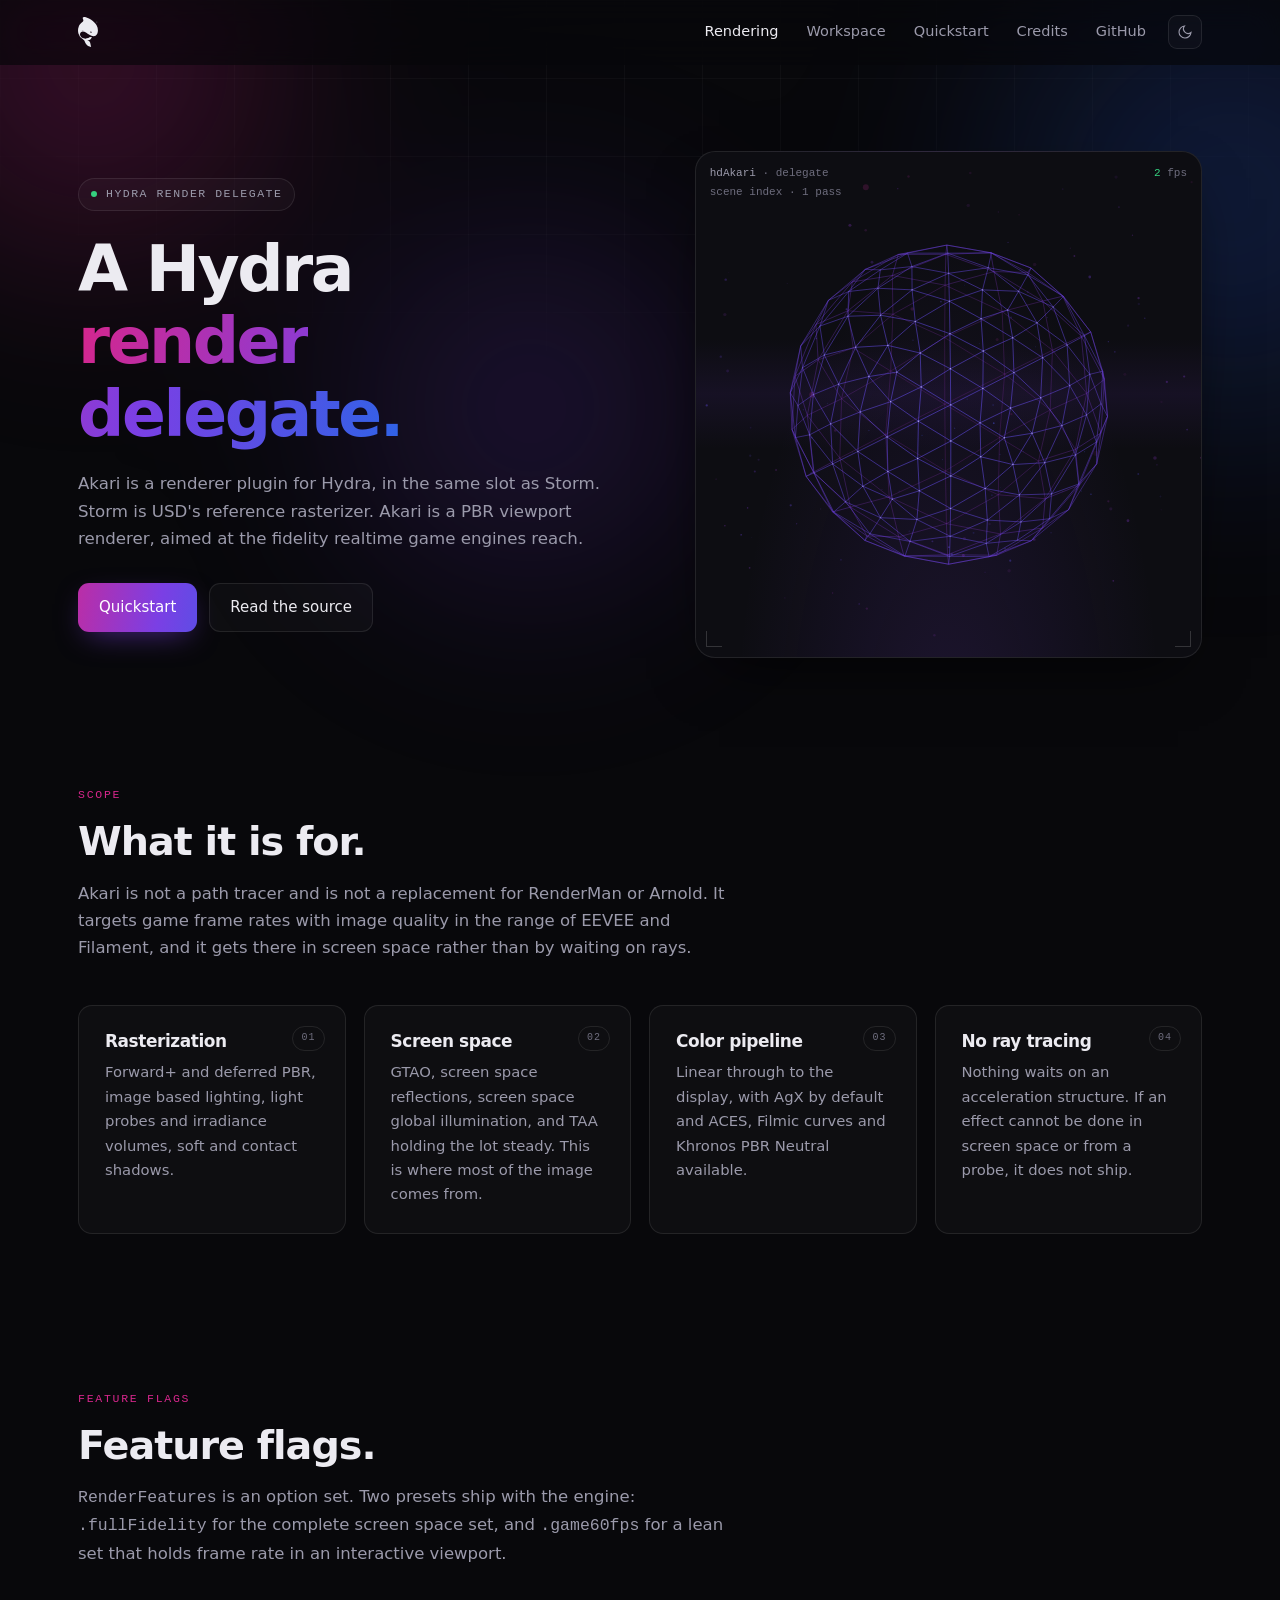
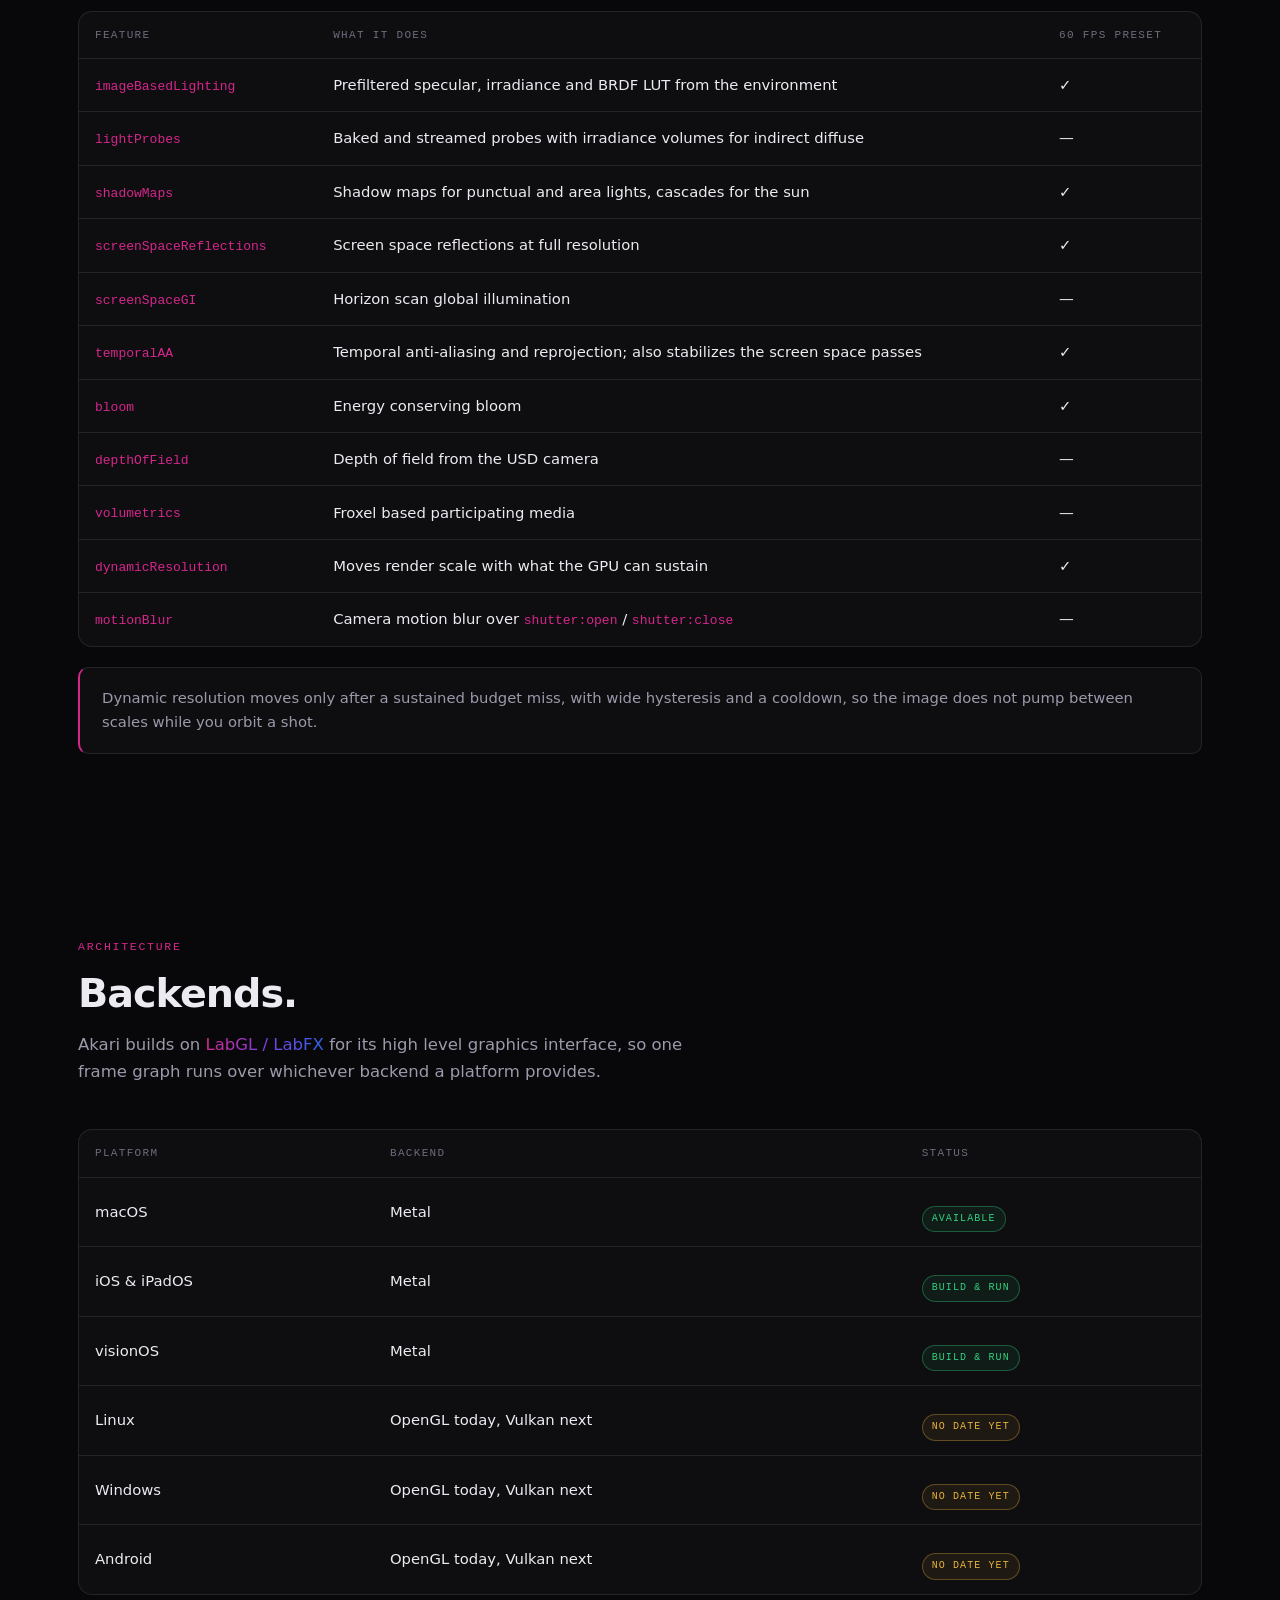
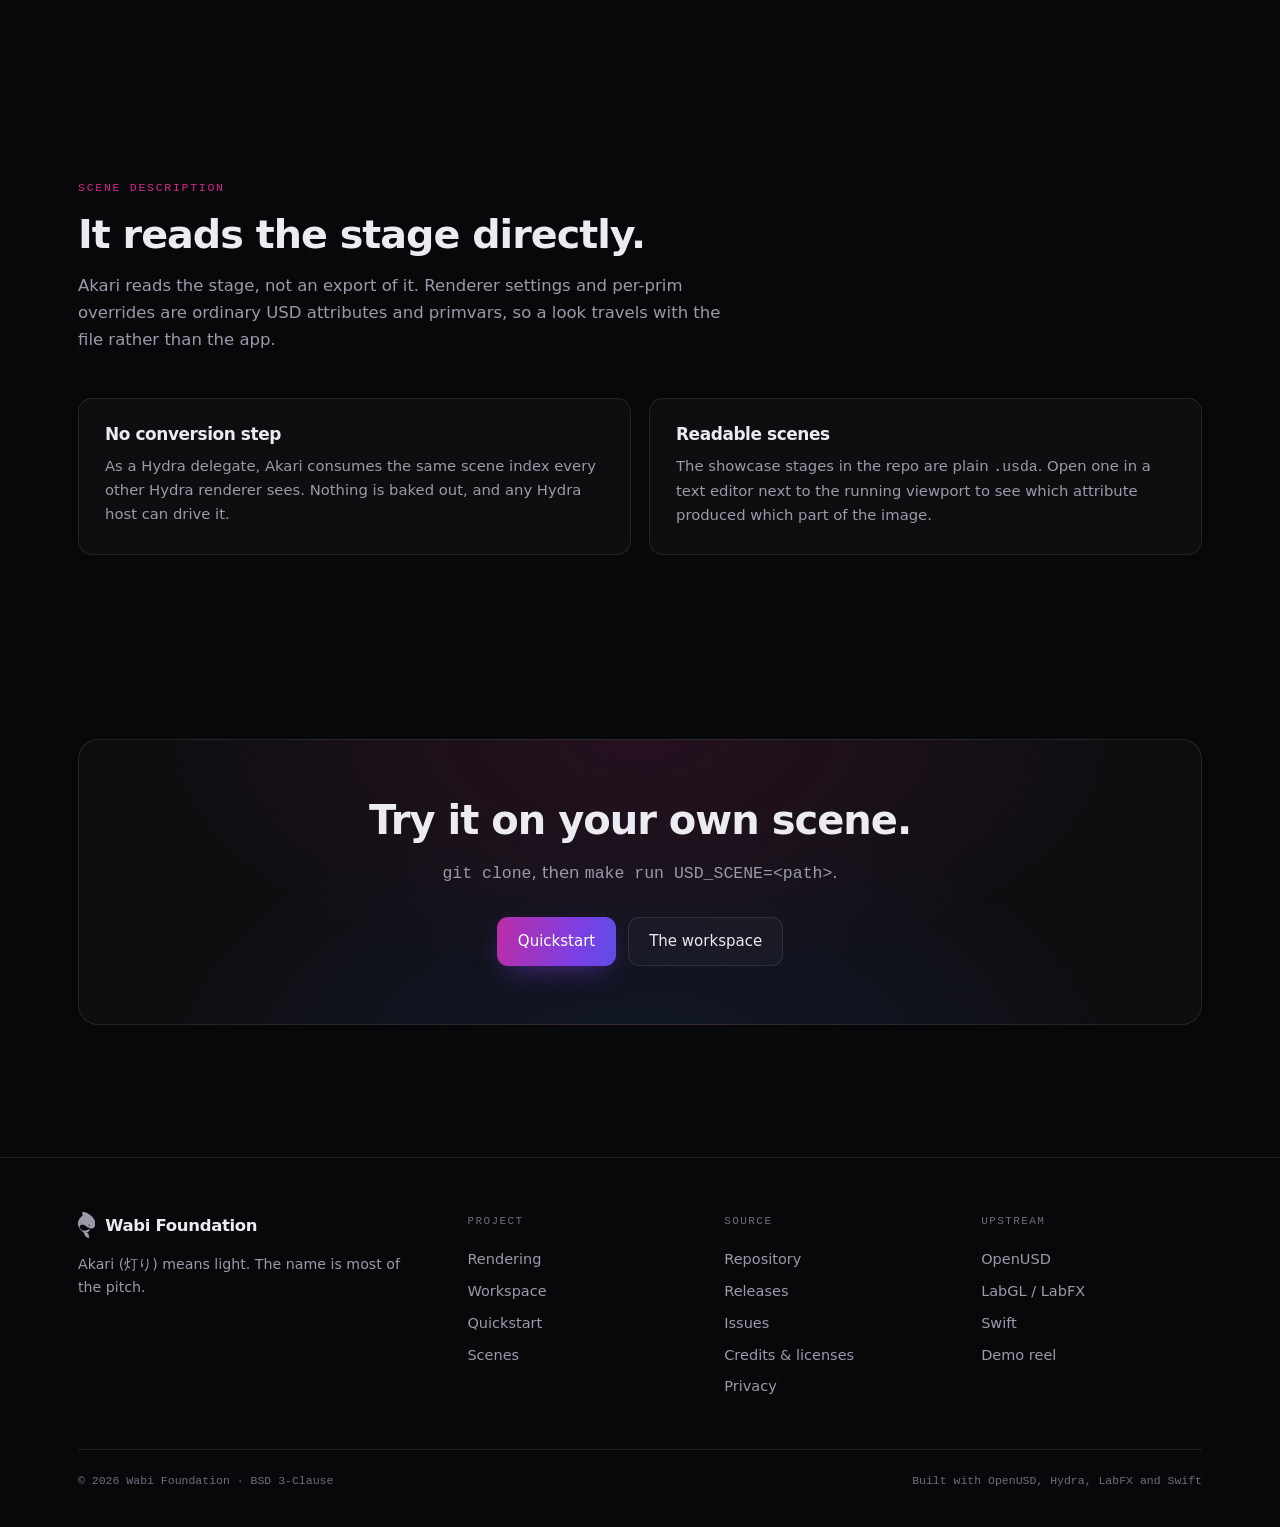
==== commit 4ded5754: "launch. Signed-off-by: Furby™ <furby@wabi.foundation>" ====
--- a/akari.html
+++ b/akari.html
@@ -243,6 +243,7 @@
         <a href="https://github.com/wabiverse/Akari/releases">Releases</a>
         <a href="https://github.com/wabiverse/Akari/issues">Issues</a>
         <a href="credits.html">Credits &amp; licenses</a>
+        <a href="privacy.html">Privacy</a>
       </div>
       <div>
         <h5>Upstream</h5>
--- a/assets/css/site.css
+++ b/assets/css/site.css
@@ -1,4 +1,15 @@
 /* wabi foundation — akari & kraken */
+
+/* safari on macos holds back gpu run transform and opacity animations while the
+   page scrolls. the looping ones are stepped from site.js once it adds .js-motion
+   to the root, and the css keyframes below stay as the fallback without script */
+@property --flip { syntax: "<number>"; inherits: false; initial-value: 1; }
+
+html.js-motion .aurora i,
+html.js-motion .viewport .scanline,
+html.js-motion .strip .track,
+html.js-motion .plat.soon::after { animation: none; }
+html.js-motion .plat.soon::after { transform: translateX(var(--shimmer-x, -100%)); }
 
 :root {
   --pink: #d6268c;
@@ -735,11 +746,15 @@
   margin-top: 4px;
 }
 
-.clock .unit.tick .v { animation: flip 0.45s ease; }
+.clock .unit.tick .v {
+  opacity: calc(0.25 + 0.75 * var(--flip));
+  transform: translateY(calc(-5px * (1 - var(--flip))));
+  animation: flip 0.45s ease;
+}
 
 @keyframes flip {
-  0%   { opacity: 0.25; transform: translateY(-5px); }
-  100% { opacity: 1; transform: translateY(0); }
+  0%   { --flip: 0; }
+  100% { --flip: 1; }
 }
 
 /* ---------- code ---------- */
@@ -1011,6 +1026,12 @@
   nav.main { display: none; }
   section { padding: 64px 0; }
   .hero { padding: 54px 0 40px; }
+
+  /* the cell padding also lands on the number and label inside it, which
+     squeezes them until "~25 fps" and "BSD-3" break over two lines */
+  .stats > div { padding: 22px 18px; }
+  .stats div div { padding: 0; background: none; }
+  .stats .n { font-size: 1.75rem; white-space: nowrap; }
   .cards.c2, .cards.c3, .cards.c4, .product, .scenes, .steps, .plats { grid-template-columns: 1fr; }
   .scene.wide { grid-column: auto; }
   .scene.wide .thumb { aspect-ratio: 16 / 10; }
